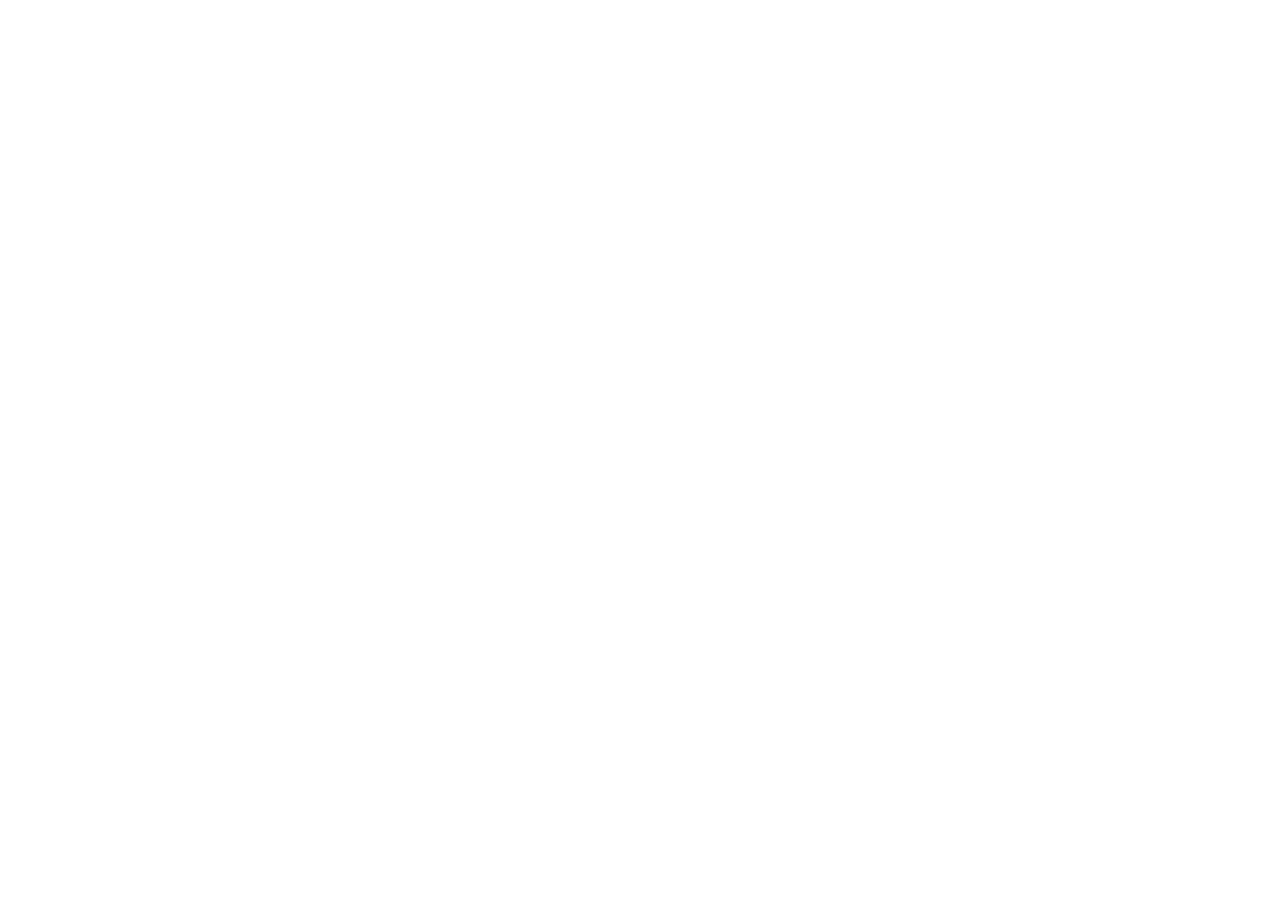
==== index.html @ edfe1a71 "Update index.html" ====
<!DOCTYPE HTML>
<html lang="ru">
  <head>
    <meta charset="UTF-8">
    <title>Название страницы</title>
    <meta name="description" content="Описание страницы" />
    
    <link rel="stylesheet" type="text/css" href="style.css" />
    <link rel="icon" href="/img/favicon.png">
    <script type="text/javascript" src="script.js"></script>
    
  </head>
  <body>
   
  </body>
</html>
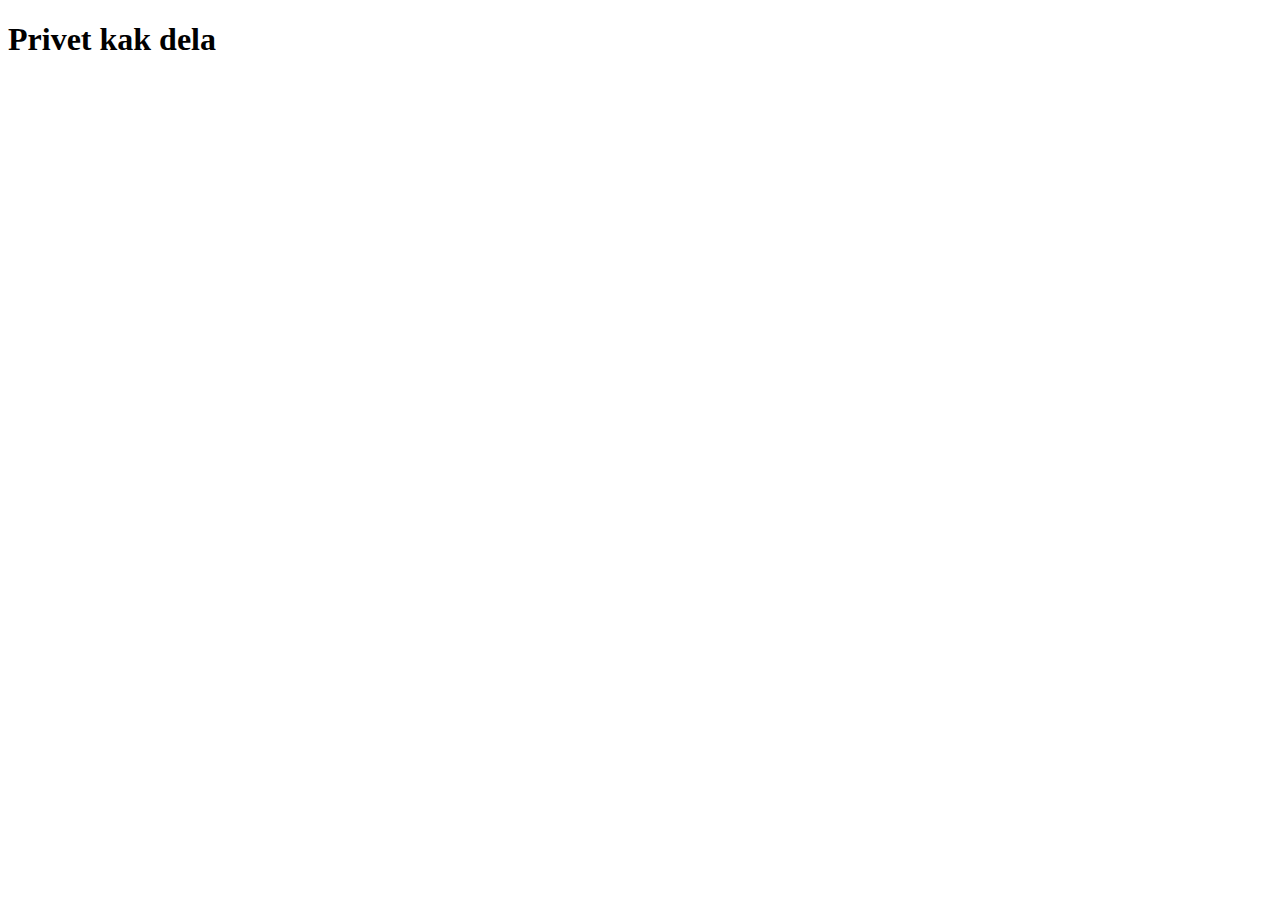
==== commit 4fec8eae: "added some text" ====
--- a/index.html
+++ b/index.html
@@ -1,16 +1,11 @@
 <!DOCTYPE HTML>
 <html lang="ru">
-  <head>
-    <meta charset="UTF-8">
-    <title>Название страницы</title>
-    <meta name="description" content="Описание страницы" />
-    
-    <link rel="stylesheet" type="text/css" href="style.css" />
-    <link rel="icon" href="/img/favicon.png">
-    <script type="text/javascript" src="script.js"></script>
-    
-  </head>
-  <body>
-   
-  </body>
+<head>
+<meta charset="UTF-8">
+<title>Название страницы</title>
+<link rel="stylesheet" type="text/css" href="style.css" />
+</head>
+<body>
+    <h1>Privet kak dela</h1>
+</body>
 </html>
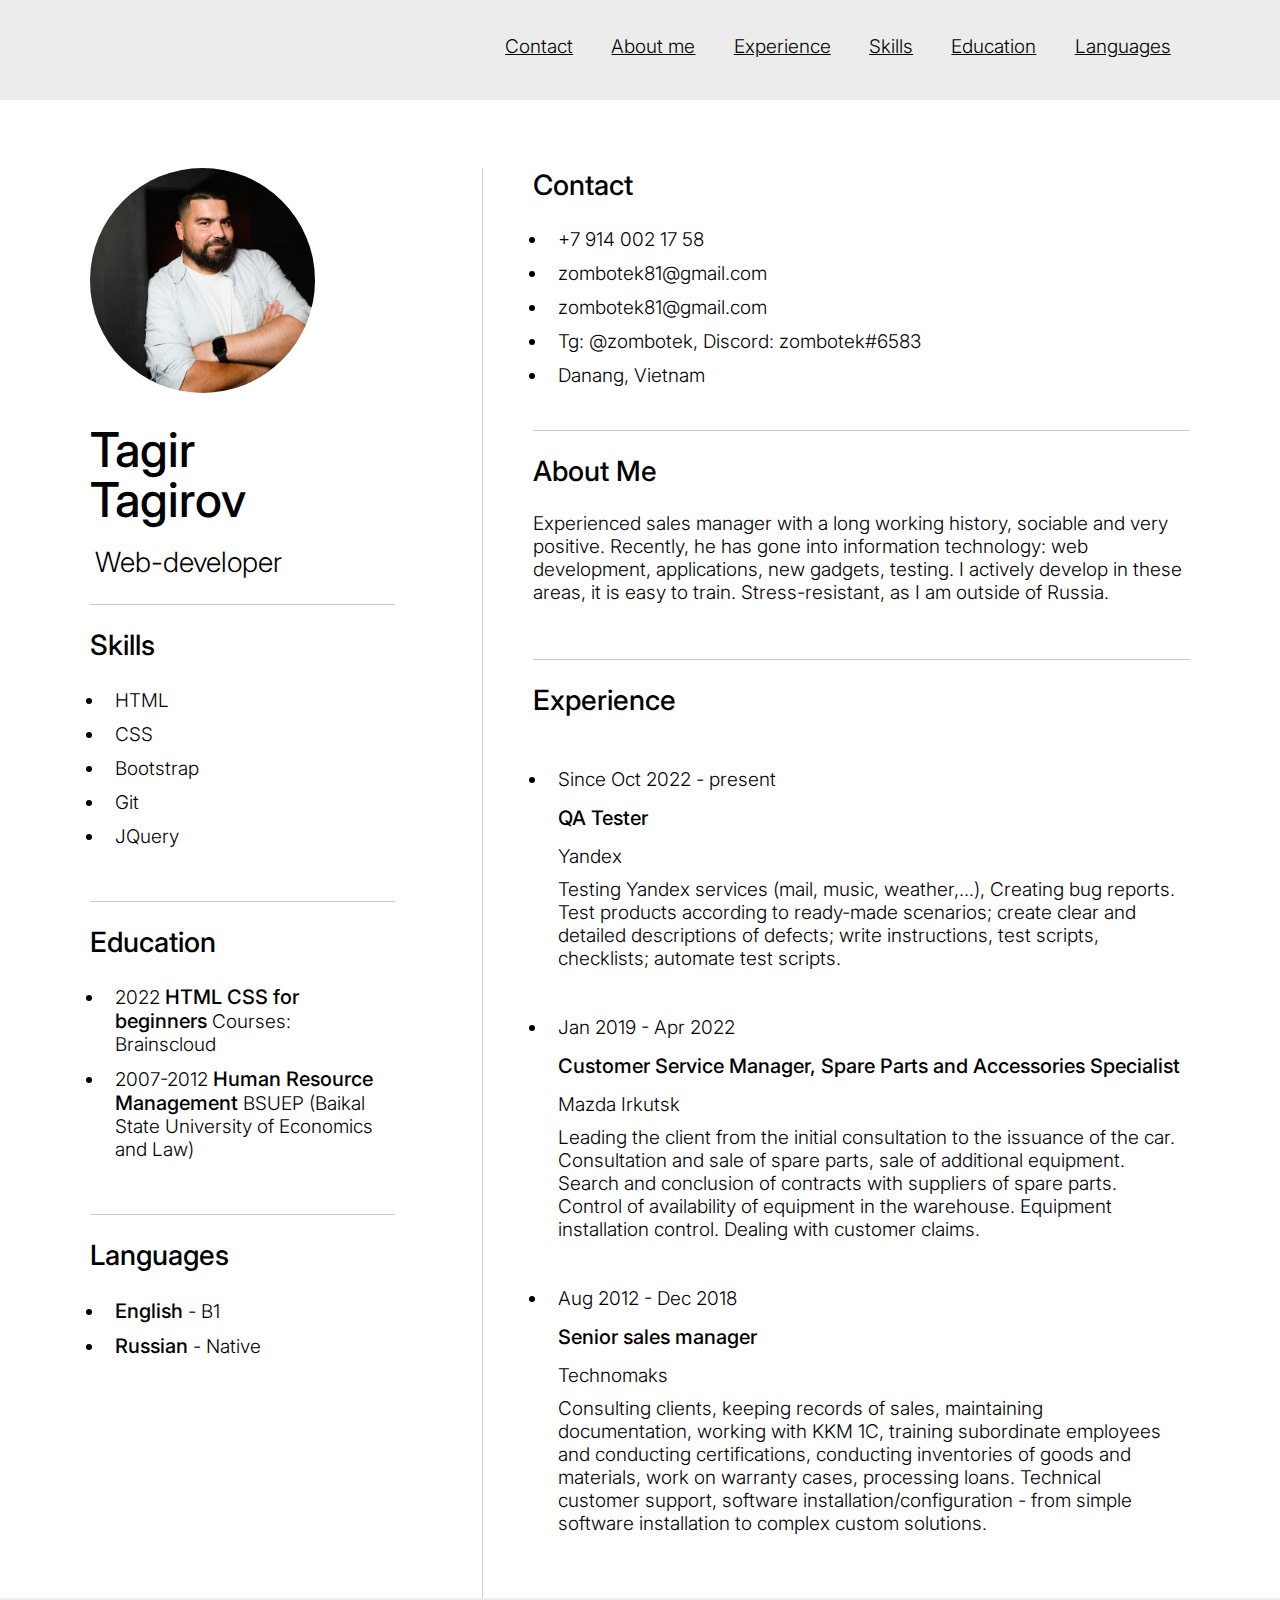
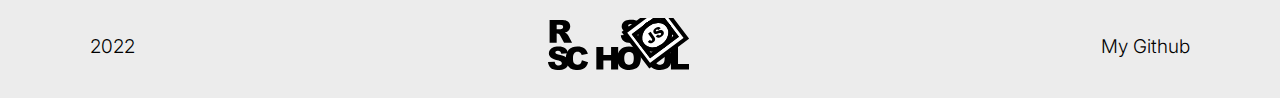
==== commit d5e7795b: "init: index.htm style.css" ====
--- a/index.html
+++ b/index.html
@@ -1,11 +1,115 @@
-<!DOCTYPE HTML>
-<html lang="ru">
-<head>
-<meta charset="UTF-8">
-<title>Название страницы</title>
-<link rel="stylesheet" type="text/css" href="style.css" />
-</head>
-<body>
-    <h1>Privet kak dela</h1>
-</body>
+<!DOCTYPE html>
+<html>
+    <head>
+        <meta charset="utf-8">
+        <link rel="preconnect" href="https://fonts.googleapis.com"><link rel="preconnect" href="https://fonts.gstatic.com" crossorigin><link href="https://fonts.googleapis.com/css2?family=Inter:wght@300;500&display=swap" rel="stylesheet">
+        <link rel="stylesheet" href="style.css">
+        <title>CV Tagir Tagirov</title>    
+    </head>
+    <body>
+        <header class="header">
+            <div class="container">
+            <nav class="nav">
+                <a class="nav-link" href="#contact">Contact</a>
+                <a class="nav-link" href="#about">About me</a>
+                <a class="nav-link" href="#experience">Experience</a>
+                <a class="nav-link" href="#skills">Skills</a>
+                <a class="nav-link" href="#education">Education</a>
+                <a class="nav-link" href="#languages">Languages</a>
+            </nav>
+        </div>
+        </header>
+      <div class="container">
+            
+            <aside class="aside">
+                <div class="pic">
+                    <img class="myphoto" src="img/me.png" />
+                </div>
+                <div class="name"><h1>Tagir 
+                    <br>Tagirov</h1></div>
+                <div class="position">Web-developer</div>
+                <div class="skills-aside">
+                  <h2 id="skills">Skills</h2> 
+                  <ul class="list">
+                    <li>HTML</li>
+                    <li>CSS</li>
+                    <li>Bootstrap</li>
+                    <li>Git</li>
+                    <li>JQuery</li>
+                  </ul> 
+                </div>
+                <div class="skills-aside">
+                    <h2 id="education">Education</h2> 
+                    <ul class="list">
+                      <li>2022 <span class="list-bold-text">HTML CSS for beginners</span> Courses: Brainscloud</li>
+                      <li>2007-2012 <span class="list-bold-text">Human Resource Management</span> BSUEP (Baikal State University of Economics and Law)</li>
+                    </ul> 
+                </div>
+                <div class="skills-aside">
+                    <h2 id="languages">Languages</h2>
+                    <ul class="list">
+                        <li><span class="list-bold-text">English</span> - B1</li>
+                        <li><span class="list-bold-text">Russian</span> - Native</li>
+                    </ul>
+                </div>
+                
+            </aside>
+            <main class="content">
+                <div class="contact">
+                    <ul><h2 id="contact">Contact</h2>
+                        <li><a class="link" href="tel:+79140021758">+7 914 002 17 58</></li>  
+                        <li><a class="link" href="mailto:zombotek81@gmail.com">zombotek81@gmail.com</a></li>  
+                        <li><a class="link" href="mailto:zombotek81@gmail.com">zombotek81@gmail.com</a></li>  
+                        <li><a class="link" href="https://t.me/zombotek">Tg: @zombotek</a>, <a class="link" href="https://discordapp.com/users/1049366213668638831/">Discord: zombotek#6583</a></li>  
+                        <li>Danang, Vietnam</li>    
+                    </ul>
+                </div>  
+                <div class="about content-2">
+                    <h2 id="about">About Me</h2>
+                    <div>Experienced sales manager with a long working history, sociable and very positive. Recently, he has gone into information technology: web development, applications, new gadgets, testing. I actively develop in these areas, it is easy to train. 
+                        Stress-resistant, as I am outside of Russia.</div>
+                </div> 
+                <div class="experience content-2">
+                    <h2 id="experience">Experience</h2> 
+                    <ul>
+                        <li>
+                            <div class="exp-item">
+                                <div>Since Oct 2022 - present</div>
+                                <div class="bold-text">QA Tester</div>
+                                <div class="company">Yandex</div>
+                                <div>Testing Yandex services (mail, music, weather,...), Creating bug reports. Test products according to ready-made scenarios; create clear and detailed descriptions of defects; write instructions, test scripts, checklists; automate test scripts.</div>
+                            </div>
+                        </li>
+                        <li>
+                            <div class="exp-item">
+                                <div>Jan 2019 - Apr 2022</div>
+                                <div class="bold-text">Customer Service Manager, Spare Parts and Accessories Specialist</div>
+                                <div class="company">Mazda Irkutsk</div>
+                                <div>Leading the client from the initial consultation to the issuance of the car. Consultation and sale of spare parts, sale of additional equipment. Search and conclusion of contracts with suppliers of spare parts. Control of availability of equipment in the warehouse. Equipment installation control. Dealing with customer claims.</div>
+                            </div>
+                        </li>
+                        <li>
+                            <div class="exp-item">
+                                <div>Aug 2012 - Dec 2018</div>
+                                <div class="bold-text">Senior sales manager</div>
+                                <div class="company">Technomaks</div>
+                                <div>Consulting clients, keeping records of sales, maintaining documentation, working with KKM 1C, training subordinate employees and conducting certifications, conducting inventories of goods and materials, work on warranty cases, processing loans. Technical customer support, software installation/configuration - from simple software installation to complex custom solutions.</div>
+                            </div>
+                        </li>
+                    </ul>
+                    
+                    
+                  </div> 
+            </main>
+            
+            
+      </div> 
+      <footer class="footer">
+        <div class="footer-container">
+            <div class="footer-element">2022</div>
+            <div class="footer-element"><a href="https://rs.school/js/"><img src="img/school.svg"></a></div>
+            <div class="footer-element"><a class="link" href="https://github.com/zombotek">My Github</a></div>
+        </div>
+      </footer>
+    </body>
 </html>
--- a/style.css
+++ b/style.css
@@ -0,0 +1,150 @@
+body {
+    font-family: 'Inter', sans-serif;
+    margin: 0;
+    font-size: 19px;
+    font-weight: 300;
+    color: #000000;
+    
+
+
+}
+.container {
+    width: 1100px;
+    margin: 0 auto;
+    display: flex;
+    justify-content: space-between;   
+}
+ul{
+    margin: 0;
+    padding: 0;
+}
+.nav {
+    margin-top: 35px;
+    margin-right: 0;
+    margin-left: auto;
+    width: 64%;
+    display: flex;
+    justify-content: space-between;
+}
+.nav-link {
+    text-decoration: underline;
+    color: #000;
+    transition: color linear .2s;
+}
+.nav-link:hover {
+    color: #0080ff;
+}
+nav a {
+    margin:auto;
+}
+.header {
+    background-color: #ECECEC;
+    height: 100px;
+    margin-bottom: 68px;
+}
+.aside {
+    border-right: 1px solid #CCCCCC;
+    width: 560px;
+    padding-right: 87px;
+}
+.pic {
+    width: 225px;
+    height: 225px;
+    border-radius: 50%;
+    overflow: hidden;
+}
+.myphoto {
+    position: relative;
+    width: 100%;
+}
+.name {
+    display: block;
+    width: 305px;
+    height: 105px;
+}
+
+h1 {
+    font-weight: 500;
+    font-size: 48px;
+    line-height: 50px;   
+}
+
+h2 {
+    font-size: 28px;
+    font-weight: 500;
+}
+
+.position {
+    font-size: 28px;
+    margin: 15px 0px 25px 5px;
+}
+
+.skills-aside {
+    border-top: 1px solid #CCCCCC;
+    width: 305px;
+    margin-bottom: 45px;
+}
+
+.company {
+    margin: 10px 0 10px 0;
+}
+.list-bold-text {
+    font-weight: 500;
+    font-size: 20px;
+    
+}
+.bold-text {
+    font-weight: 500;
+    font-size: 20px;
+    margin: 15px 0 15px 0;
+}
+.content-2 {
+    border-top: 1px solid #CCCCCC;
+    margin-bottom: 55px;
+    margin-top: 35px;
+}
+.content{
+    margin-left: 50px;
+    
+}
+.footer {
+    background-color: #ECECEC;  
+    height: 100px;
+    
+}
+.footer-element {
+    margin-top: 20px;
+}
+ul li {
+    padding: 8px 10px;
+    margin: -5px 0 0 15px;
+}
+.contact {
+    border: 0;
+
+}
+.contact h2 {
+    margin-top: 0;
+}
+.link {
+    text-decoration: none;
+    color: #000;
+    transition: color linear .2s;
+}
+.link:hover {
+    color: #0080ff
+}
+
+.exp-item {
+    margin-top: 25px;
+}
+.experience ul li {
+    margin-bottom: 10px;
+  }
+.footer-container {
+    width: 1100px;
+    margin: 0 auto;
+    display: flex;
+    justify-content: space-between;
+    align-items: center;
+}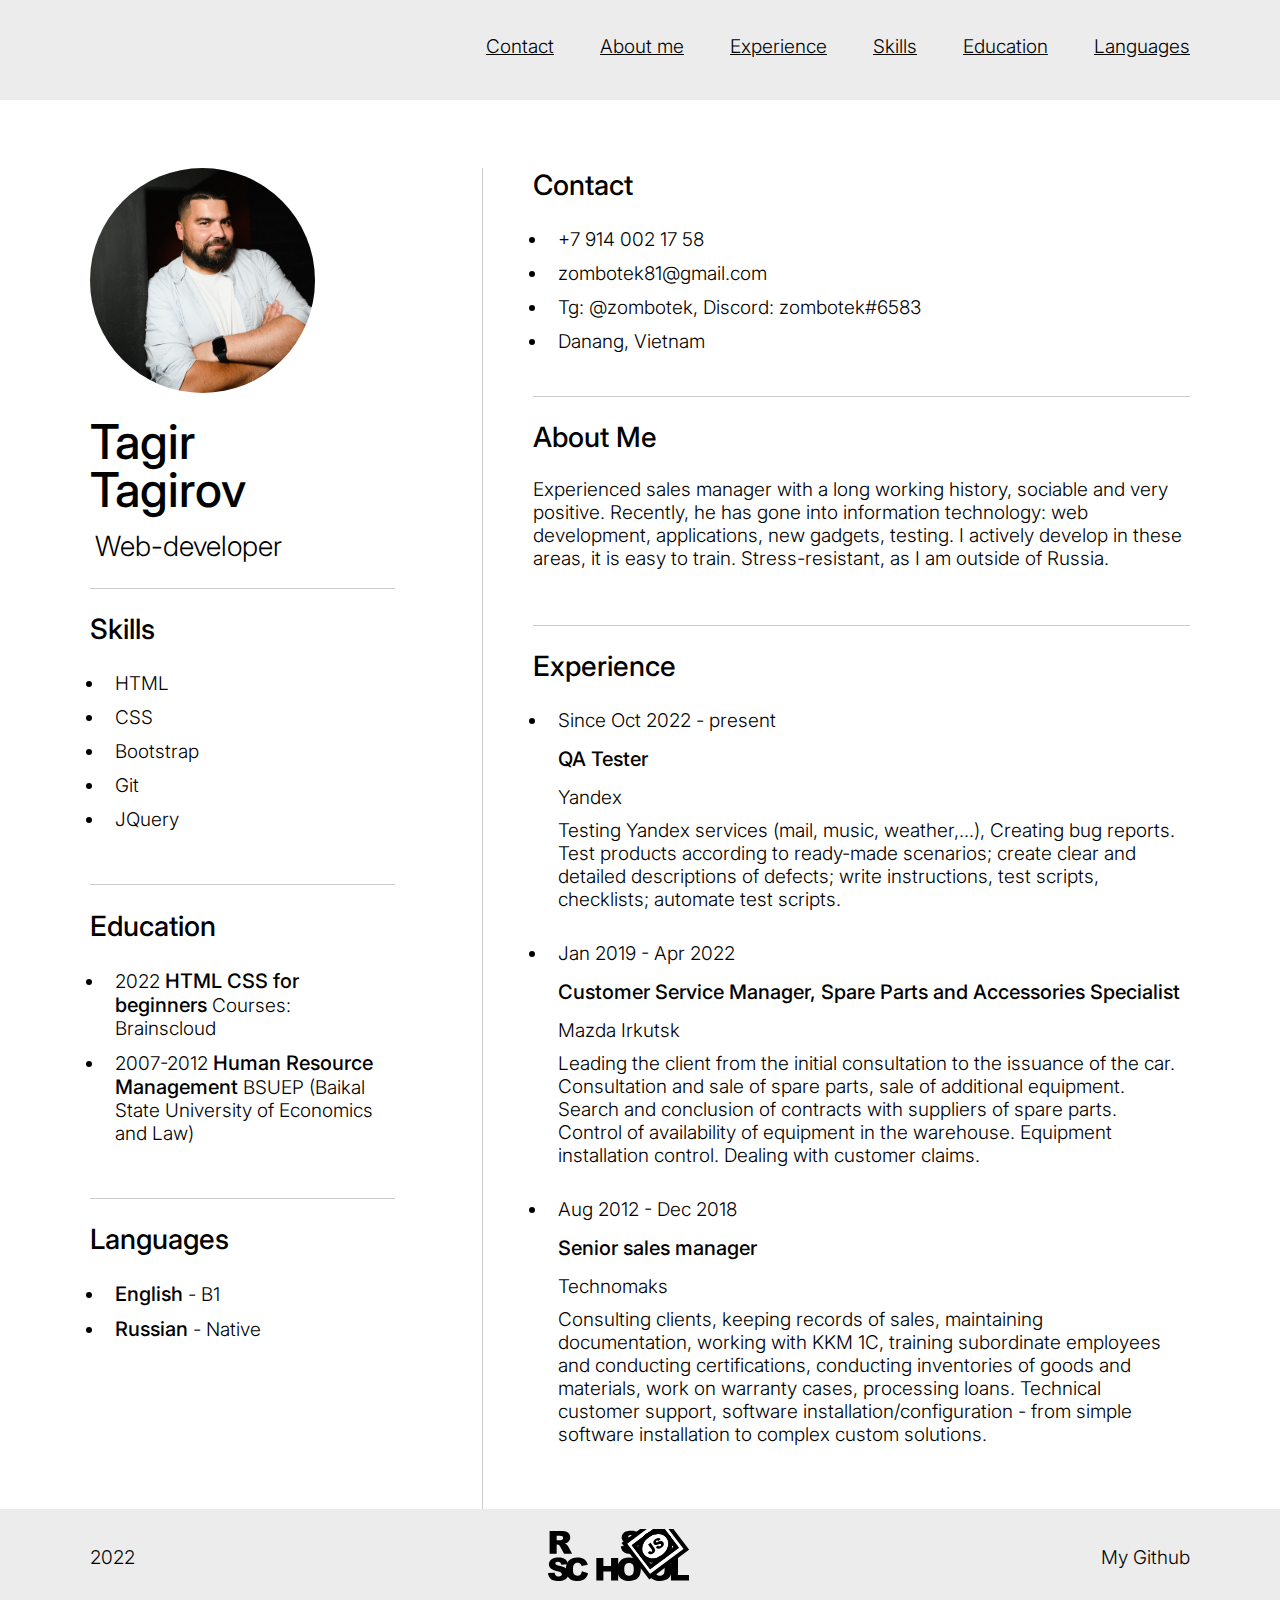
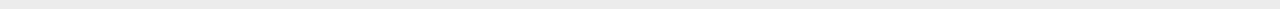
==== commit 010b1923: "fix: fix some bugs in code" ====
--- a/index.html
+++ b/index.html
@@ -1,5 +1,5 @@
 <!DOCTYPE html>
-<html>
+<html lang="en">
     <head>
         <meta charset="utf-8">
         <link rel="preconnect" href="https://fonts.googleapis.com"><link rel="preconnect" href="https://fonts.gstatic.com" crossorigin><link href="https://fonts.googleapis.com/css2?family=Inter:wght@300;500&display=swap" rel="stylesheet">
@@ -23,7 +23,7 @@
             
             <aside class="aside">
                 <div class="pic">
-                    <img class="myphoto" src="img/me.png" />
+                    <img class="myphoto" src="img/me.png" alt="Tagir Tagirov">
                 </div>
                 <div class="name"><h1>Tagir 
                     <br>Tagirov</h1></div>
@@ -56,10 +56,11 @@
             </aside>
             <main class="content">
                 <div class="contact">
-                    <ul><h2 id="contact">Contact</h2>
-                        <li><a class="link" href="tel:+79140021758">+7 914 002 17 58</></li>  
+                    <h2 id="contact">Contact</h2>
+                    <ul>
+                        <li><a class="link" href="tel:+79140021758">+7 914 002 17 58</a></li>  
                         <li><a class="link" href="mailto:zombotek81@gmail.com">zombotek81@gmail.com</a></li>  
-                        <li><a class="link" href="mailto:zombotek81@gmail.com">zombotek81@gmail.com</a></li>  
+                         
                         <li><a class="link" href="https://t.me/zombotek">Tg: @zombotek</a>, <a class="link" href="https://discordapp.com/users/1049366213668638831/">Discord: zombotek#6583</a></li>  
                         <li>Danang, Vietnam</li>    
                     </ul>
@@ -107,7 +108,7 @@
       <footer class="footer">
         <div class="footer-container">
             <div class="footer-element">2022</div>
-            <div class="footer-element"><a href="https://rs.school/js/"><img src="img/school.svg"></a></div>
+            <div class="footer-element"><a href="https://rs.school/js/"><img src="img/school.svg" alt="RSSchool logo"></a></div>
             <div class="footer-element"><a class="link" href="https://github.com/zombotek">My Github</a></div>
         </div>
       </footer>
--- a/style.css
+++ b/style.css
@@ -35,7 +35,7 @@
     color: #0080ff;
 }
 nav a {
-    margin:auto;
+    margin:0;
 }
 .header {
     background-color: #ECECEC;
@@ -44,7 +44,6 @@
 }
 .aside {
     border-right: 1px solid #CCCCCC;
-    width: 560px;
     padding-right: 87px;
 }
 .pic {
@@ -60,13 +59,13 @@
 .name {
     display: block;
     width: 305px;
-    height: 105px;
 }
 
 h1 {
     font-weight: 500;
     font-size: 48px;
-    line-height: 50px;   
+    line-height: 100%;
+    margin: 25px 0 0;  
 }
 
 h2 {
@@ -132,14 +131,11 @@
     transition: color linear .2s;
 }
 .link:hover {
-    color: #0080ff
+    color: #0080ff;
 }
 
-.exp-item {
-    margin-top: 25px;
-}
 .experience ul li {
-    margin-bottom: 10px;
+    margin-bottom: 20px;
   }
 .footer-container {
     width: 1100px;
